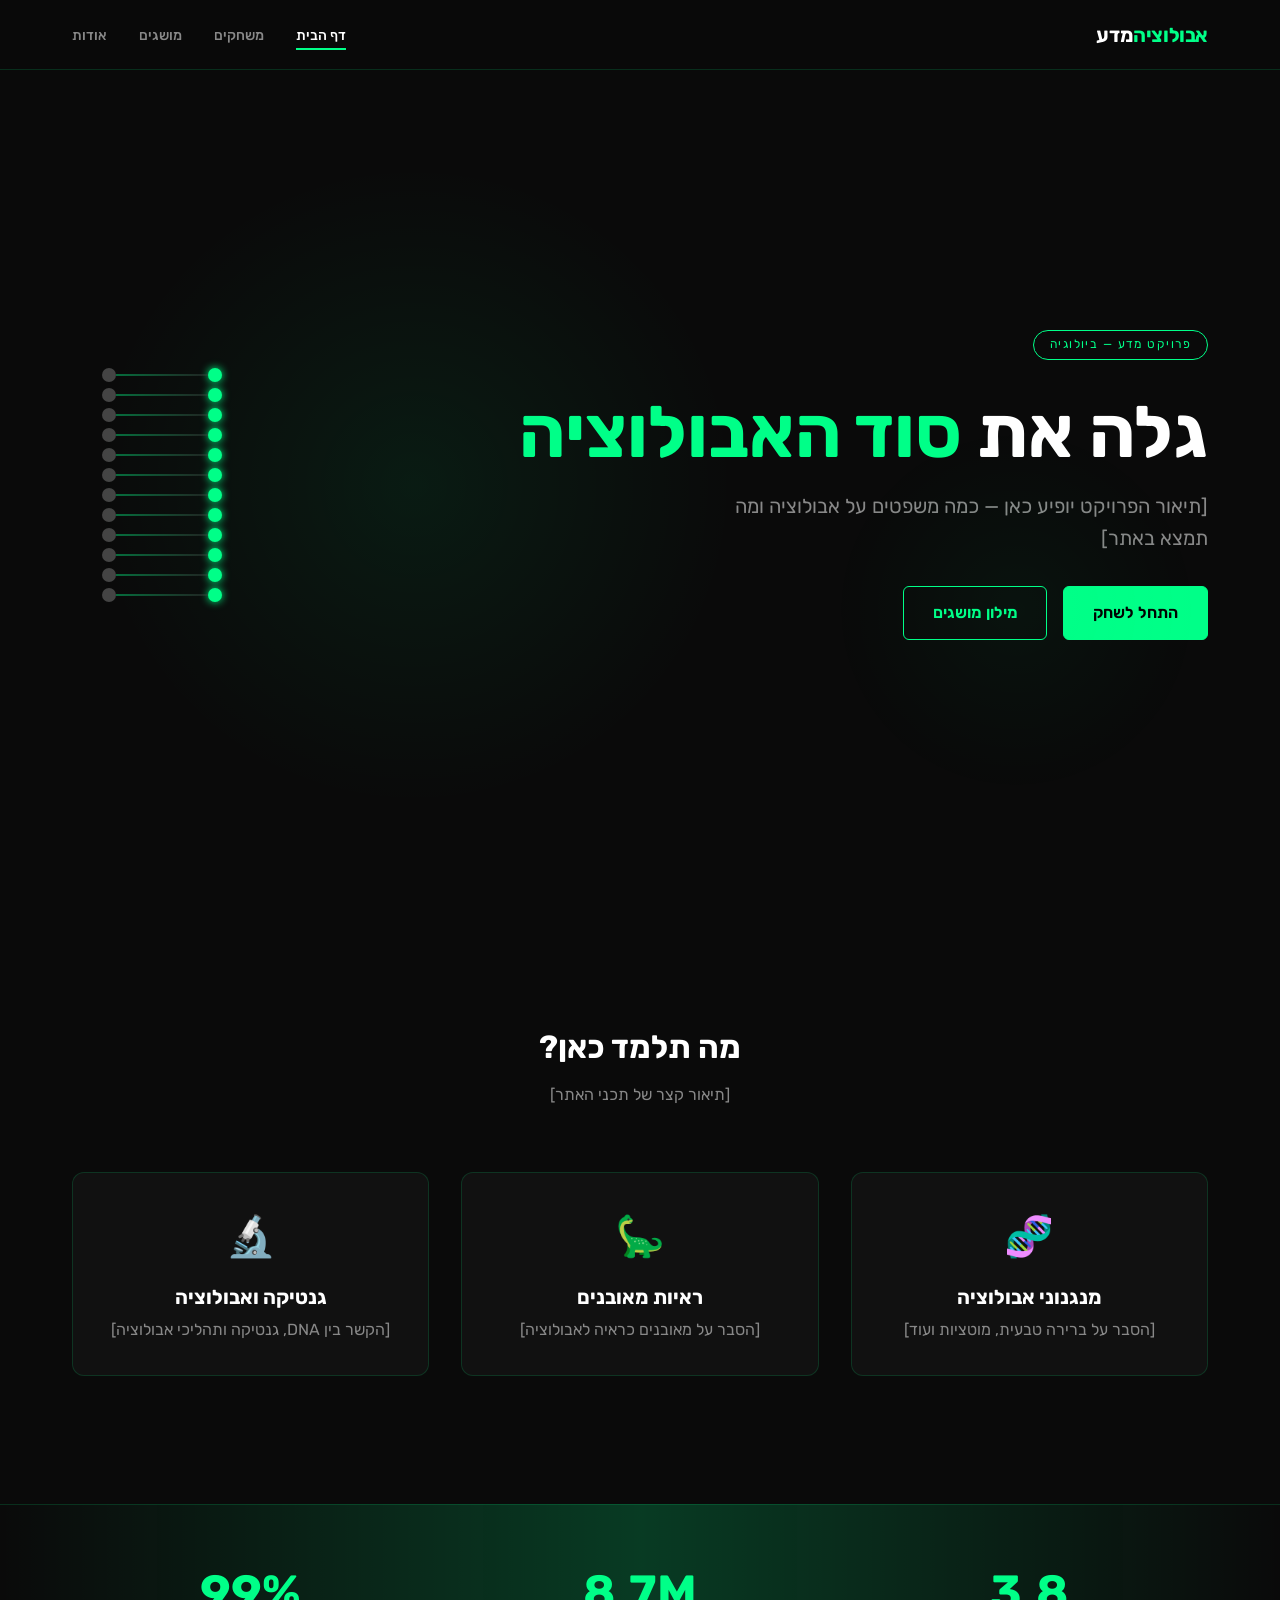
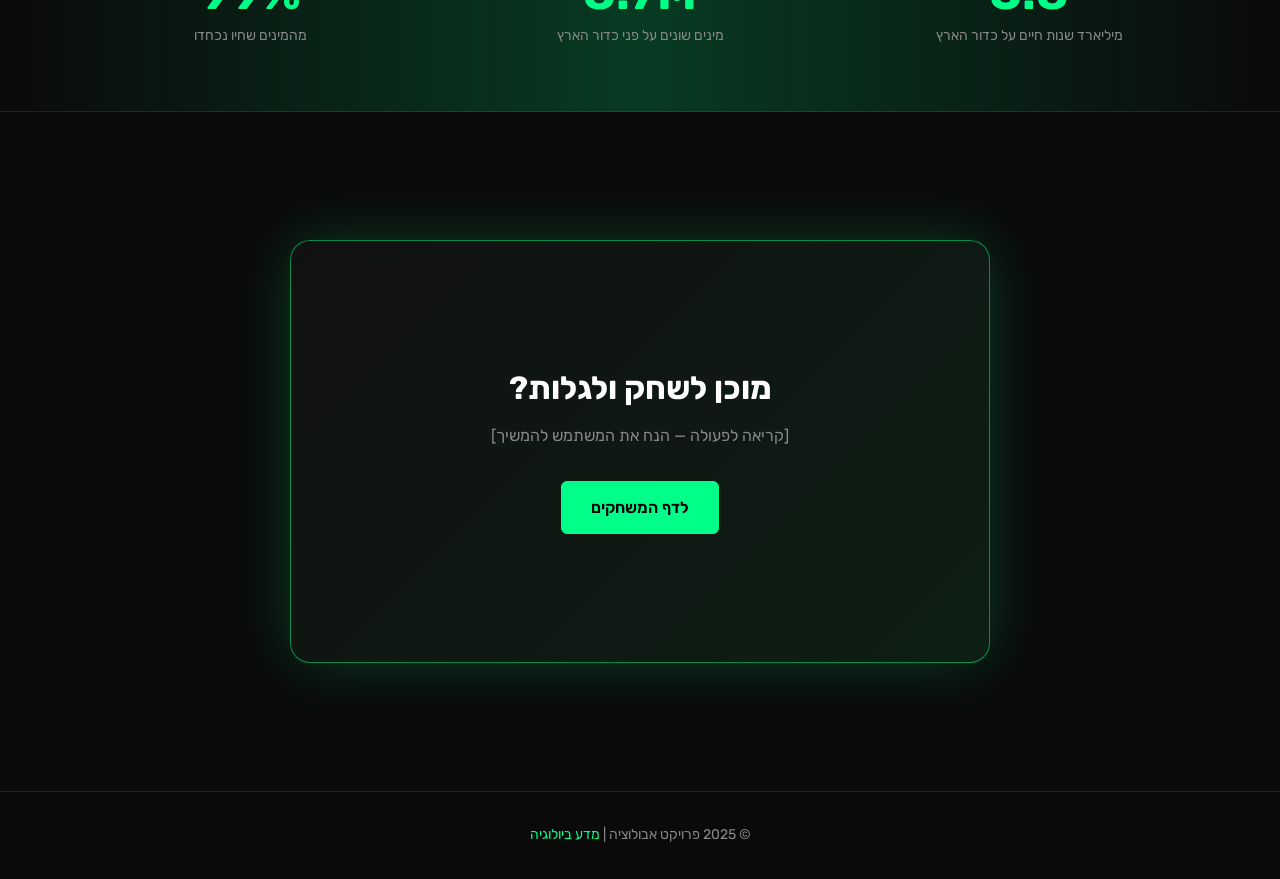
==== index.html @ 0a29270a "Initial commit" ====
<!DOCTYPE html>
<html dir="rtl" lang="he">
<head>
  <meta charset="UTF-8">
  <meta name="viewport" content="width=device-width, initial-scale=1.0">
  <title>אבולוציה — לימוד מדע</title>
  <link rel="icon" type="image/svg+xml" href="assets/favicon.svg">
  <link rel="preconnect" href="https://fonts.googleapis.com">
  <link rel="preconnect" href="https://fonts.gstatic.com" crossorigin>
  <link href="https://fonts.googleapis.com/css2?family=Rubik:wght@300;400;500;700&display=swap" rel="stylesheet">
  <link rel="stylesheet" href="css/style.css">
</head>
<body>

  <!-- ===== NAVBAR ===== -->
  <nav class="navbar" id="navbar">
    <div class="container nav-inner flex-between">
      <a href="index.html" class="nav-logo">אבולוציה<span>מדע</span></a>
      <ul class="nav-links" id="navLinks">
        <li><a href="index.html">דף הבית</a></li>
        <li><a href="pages/games.html">משחקים</a></li>
        <li><a href="pages/glossary.html">מושגים</a></li>
        <li><a href="pages/about.html">אודות</a></li>
      </ul>
      <button class="nav-toggle" id="navToggle" aria-label="פתח תפריט" aria-expanded="false">
        <span></span><span></span><span></span>
      </button>
    </div>
  </nav>

  <!-- ===== HERO ===== -->
  <section class="hero">
    <div class="container">
      <div class="hero__content">
        <span class="hero__tag animate-fade-in-up">פרויקט מדע — ביולוגיה</span>
        <h1 class="hero__title animate-fade-in-up delay-1">
          גלה את <span class="text-accent">סוד האבולוציה</span>
        </h1>
        <p class="hero__subtitle text-muted animate-fade-in-up delay-2">
          [תיאור הפרויקט יופיע כאן — כמה משפטים על אבולוציה ומה תמצא באתר]
        </p>
        <div class="hero__actions animate-fade-in-up delay-3">
          <a href="pages/games.html" class="btn btn-primary">התחל לשחק</a>
          <a href="pages/glossary.html" class="btn btn-outline">מילון מושגים</a>
        </div>
      </div>

      <div class="hero__graphic animate-float">
        <div class="dna-helix">
          <div class="dna-rung"><span class="dna-dot left"></span><span class="dna-line"></span><span class="dna-dot right"></span></div>
          <div class="dna-rung"><span class="dna-dot left"></span><span class="dna-line"></span><span class="dna-dot right"></span></div>
          <div class="dna-rung"><span class="dna-dot left"></span><span class="dna-line"></span><span class="dna-dot right"></span></div>
          <div class="dna-rung"><span class="dna-dot left"></span><span class="dna-line"></span><span class="dna-dot right"></span></div>
          <div class="dna-rung"><span class="dna-dot left"></span><span class="dna-line"></span><span class="dna-dot right"></span></div>
          <div class="dna-rung"><span class="dna-dot left"></span><span class="dna-line"></span><span class="dna-dot right"></span></div>
          <div class="dna-rung"><span class="dna-dot left"></span><span class="dna-line"></span><span class="dna-dot right"></span></div>
          <div class="dna-rung"><span class="dna-dot left"></span><span class="dna-line"></span><span class="dna-dot right"></span></div>
          <div class="dna-rung"><span class="dna-dot left"></span><span class="dna-line"></span><span class="dna-dot right"></span></div>
          <div class="dna-rung"><span class="dna-dot left"></span><span class="dna-line"></span><span class="dna-dot right"></span></div>
          <div class="dna-rung"><span class="dna-dot left"></span><span class="dna-line"></span><span class="dna-dot right"></span></div>
          <div class="dna-rung"><span class="dna-dot left"></span><span class="dna-line"></span><span class="dna-dot right"></span></div>
        </div>
      </div>
    </div>
  </section>

  <!-- ===== FEATURES ===== -->
  <section class="section features">
    <div class="container">
      <h2 class="section-title text-center reveal">מה תלמד כאן?</h2>
      <p class="section-subtitle text-muted text-center reveal delay-1">[תיאור קצר של תכני האתר]</p>
      <div class="grid-3">
        <div class="card feature-card reveal delay-1">
          <span class="feature-card__icon">🧬</span>
          <h3>מנגנוני אבולוציה</h3>
          <p class="text-muted">[הסבר על ברירה טבעית, מוטציות ועוד]</p>
        </div>
        <div class="card feature-card reveal delay-2">
          <span class="feature-card__icon">🦕</span>
          <h3>ראיות מאובנים</h3>
          <p class="text-muted">[הסבר על מאובנים כראיה לאבולוציה]</p>
        </div>
        <div class="card feature-card reveal delay-3">
          <span class="feature-card__icon">🔬</span>
          <h3>גנטיקה ואבולוציה</h3>
          <p class="text-muted">[הקשר בין DNA, גנטיקה ותהליכי אבולוציה]</p>
        </div>
      </div>
    </div>
  </section>

  <!-- ===== STATS BANNER ===== -->
  <section class="section stats-banner">
    <div class="container">
      <div class="grid-3 stats-grid reveal">
        <div class="stat-item">
          <span class="stat-number text-accent">3.8</span>
          <span class="stat-label text-muted">מיליארד שנות חיים על כדור הארץ</span>
        </div>
        <div class="stat-item">
          <span class="stat-number text-accent">8.7M</span>
          <span class="stat-label text-muted">מינים שונים על פני כדור הארץ</span>
        </div>
        <div class="stat-item">
          <span class="stat-number text-accent">99%</span>
          <span class="stat-label text-muted">מהמינים שחיו נכחדו</span>
        </div>
      </div>
    </div>
  </section>

  <!-- ===== CTA ===== -->
  <section class="section cta-section">
    <div class="container">
      <div class="cta-card reveal">
        <h2>מוכן לשחק ולגלות?</h2>
        <p class="text-muted">[קריאה לפעולה — הנח את המשתמש להמשיך]</p>
        <a href="pages/games.html" class="btn btn-primary">לדף המשחקים</a>
      </div>
    </div>
  </section>

  <!-- ===== FOOTER ===== -->
  <footer class="footer">
    <div class="container">
      <p>© 2025 פרויקט אבולוציה | <span class="accent">מדע ביולוגיה</span></p>
    </div>
  </footer>

  <script src="js/main.js"></script>
</body>
</html>
---- css/style.css ----
/* ===== GOOGLE FONTS ===== */
@import url('https://fonts.googleapis.com/css2?family=Rubik:wght@300;400;500;700&display=swap');

/* ===== CSS VARIABLES ===== */
:root {
  --bg:             #0a0a0a;
  --bg-card:        #111111;
  --bg-card-hover:  #181818;
  --accent:         #00ff88;
  --accent-dim:     #00cc6a;
  --accent-glow:    rgba(0, 255, 136, 0.2);
  --text:           #ffffff;
  --text-muted:     #888888;
  --border:         rgba(0, 255, 136, 0.15);
  --border-hover:   rgba(0, 255, 136, 0.5);

  --font:   'Rubik', sans-serif;
  --fs-xs:  0.75rem;
  --fs-sm:  0.875rem;
  --fs-base:1rem;
  --fs-lg:  1.25rem;
  --fs-xl:  1.5rem;
  --fs-2xl: 2rem;
  --fs-3xl: 3rem;
  --fs-hero:clamp(2.4rem, 6vw, 4.5rem);

  --space-xs:  0.25rem;
  --space-sm:  0.5rem;
  --space-md:  1rem;
  --space-lg:  2rem;
  --space-xl:  4rem;
  --space-2xl: 8rem;

  --max-width:  1200px;
  --nav-height: 70px;
  --radius-sm:  6px;
  --radius-md:  12px;
  --radius-lg:  20px;

  --ease:  cubic-bezier(0.4, 0, 0.2, 1);
  --t-fast:150ms;
  --t-med: 300ms;
  --t-slow:600ms;
}

/* ===== RESET ===== */
*, *::before, *::after {
  box-sizing: border-box;
  margin: 0;
  padding: 0;
}

html {
  scroll-behavior: smooth;
  font-size: 16px;
}

body {
  background: var(--bg);
  color: var(--text);
  font-family: var(--font);
  direction: rtl;
  line-height: 1.6;
  min-height: 100vh;
  overflow-x: hidden;
}

img, svg { max-width: 100%; display: block; }
a { color: inherit; text-decoration: none; }
button { cursor: pointer; background: none; border: none; font-family: inherit; }
ul { list-style: none; }

/* ===== TYPOGRAPHY ===== */
h1, h2, h3, h4 { line-height: 1.2; font-weight: 700; }
.text-accent  { color: var(--accent); }
.text-muted   { color: var(--text-muted); }
.text-center  { text-align: center; }

/* ===== LAYOUT ===== */
.container {
  max-width: var(--max-width);
  margin-inline: auto;
  padding-inline: var(--space-lg);
}
.section        { padding-block: var(--space-2xl); }
.flex-center    { display: flex; align-items: center; justify-content: center; }
.flex-between   { display: flex; align-items: center; justify-content: space-between; }
.grid-2         { display: grid; grid-template-columns: repeat(auto-fit, minmax(280px, 1fr)); gap: var(--space-lg); }
.grid-3         { display: grid; grid-template-columns: repeat(auto-fit, minmax(220px, 1fr)); gap: var(--space-lg); }

/* ===== CARD ===== */
.card {
  background: var(--bg-card);
  border: 1px solid var(--border);
  border-radius: var(--radius-md);
  padding: var(--space-lg);
  transition:
    transform var(--t-med) var(--ease),
    border-color var(--t-med) var(--ease),
    box-shadow var(--t-med) var(--ease);
}
.card:hover {
  transform: translateY(-4px);
  border-color: var(--border-hover);
  box-shadow: 0 8px 32px var(--accent-glow);
}

/* ===== BUTTONS ===== */
.btn {
  display: inline-flex;
  align-items: center;
  justify-content: center;
  gap: var(--space-sm);
  padding: 0.8rem 1.8rem;
  border-radius: var(--radius-sm);
  font-weight: 600;
  font-family: var(--font);
  font-size: var(--fs-base);
  transition: all var(--t-med) var(--ease);
  cursor: pointer;
}
.btn-primary {
  background: var(--accent);
  color: #000;
  border: 1px solid var(--accent);
}
.btn-primary:hover {
  background: var(--accent-dim);
  box-shadow: 0 0 24px var(--accent-glow);
  transform: translateY(-2px);
}
.btn-outline {
  background: transparent;
  color: var(--accent);
  border: 1px solid var(--accent);
}
.btn-outline:hover {
  background: var(--accent-glow);
  box-shadow: 0 0 16px var(--accent-glow);
  transform: translateY(-2px);
}

/* ===== SECTION TITLES ===== */
.section-title    { font-size: var(--fs-2xl); margin-bottom: var(--space-md); }
.section-subtitle { font-size: var(--fs-base); margin-bottom: var(--space-xl); }

/* ===== PAGE HERO (sub-pages) ===== */
.page-hero {
  padding-block: var(--space-2xl);
  padding-top: calc(var(--nav-height) + var(--space-2xl));
  text-align: center;
}
.page-hero__tag {
  display: inline-block;
  border: 1px solid var(--accent);
  color: var(--accent);
  padding: var(--space-xs) var(--space-md);
  border-radius: 999px;
  font-size: var(--fs-xs);
  letter-spacing: 0.12em;
  text-transform: uppercase;
  margin-bottom: var(--space-md);
}
.page-hero__title {
  font-size: var(--fs-hero);
  margin-bottom: var(--space-md);
}
.page-hero__subtitle {
  font-size: var(--fs-lg);
  max-width: 600px;
  margin-inline: auto;
}

/* ===== NAVBAR ===== */
.navbar {
  position: fixed;
  top: 0;
  inset-inline: 0;
  height: var(--nav-height);
  background: rgba(10, 10, 10, 0.92);
  backdrop-filter: blur(12px);
  -webkit-backdrop-filter: blur(12px);
  border-bottom: 1px solid var(--border);
  z-index: 1000;
  transition: border-color var(--t-med) var(--ease), box-shadow var(--t-med) var(--ease);
}
.navbar.scrolled {
  border-bottom-color: var(--border-hover);
  box-shadow: 0 4px 24px rgba(0, 0, 0, 0.5);
}
.nav-inner { height: 100%; }

.nav-logo {
  font-size: var(--fs-lg);
  font-weight: 700;
  color: var(--accent);
  letter-spacing: -0.02em;
}
.nav-logo span { color: var(--text); }

.nav-links {
  display: flex;
  gap: var(--space-lg);
}
.nav-links a {
  color: var(--text-muted);
  font-weight: 500;
  font-size: var(--fs-sm);
  padding-block: var(--space-xs);
  position: relative;
  transition: color var(--t-fast) var(--ease);
}
.nav-links a::after {
  content: '';
  position: absolute;
  bottom: -2px;
  inset-inline: 0;
  height: 2px;
  background: var(--accent);
  transform: scaleX(0);
  transform-origin: center;
  transition: transform var(--t-med) var(--ease);
}
.nav-links a:hover,
.nav-links a.active { color: var(--text); }
.nav-links a:hover::after,
.nav-links a.active::after { transform: scaleX(1); }

.nav-toggle {
  display: none;
  flex-direction: column;
  gap: 5px;
  padding: var(--space-sm);
  background: transparent;
  border: none;
  cursor: pointer;
}
.nav-toggle span {
  display: block;
  width: 24px;
  height: 2px;
  background: var(--text);
  border-radius: 2px;
  transition: transform var(--t-med) var(--ease), opacity var(--t-med) var(--ease);
}
.nav-toggle.open span:nth-child(1) { transform: translateY(7px) rotate(45deg); }
.nav-toggle.open span:nth-child(2) { opacity: 0; }
.nav-toggle.open span:nth-child(3) { transform: translateY(-7px) rotate(-45deg); }

/* ===== FOOTER ===== */
.footer {
  border-top: 1px solid var(--border);
  padding-block: var(--space-lg);
  text-align: center;
  color: var(--text-muted);
  font-size: var(--fs-sm);
}
.footer .accent { color: var(--accent); }

/* ===== ANIMATIONS ===== */
@keyframes fadeInUp {
  from { opacity: 0; transform: translateY(28px); }
  to   { opacity: 1; transform: translateY(0); }
}
@keyframes floatY {
  0%, 100% { transform: translateY(0); }
  50%       { transform: translateY(-14px); }
}
@keyframes pulseGlow {
  0%, 100% { box-shadow: 0 0 8px var(--accent-glow); }
  50%       { box-shadow: 0 0 28px rgba(0, 255, 136, 0.5); }
}
@keyframes dnaStrandPulse {
  0%, 100% { opacity: 0.3; }
  50%       { opacity: 1; }
}
@keyframes scanLine {
  from { transform: translateY(-100%); }
  to   { transform: translateY(100%); }
}

.animate-fade-in-up { animation: fadeInUp 0.65s var(--ease) both; }
.animate-float      { animation: floatY 3.5s ease-in-out infinite; }
.animate-glow       { animation: pulseGlow 2.5s ease-in-out infinite; }

.delay-1 { animation-delay: 0.1s; }
.delay-2 { animation-delay: 0.2s; }
.delay-3 { animation-delay: 0.3s; }
.delay-4 { animation-delay: 0.4s; }
.delay-5 { animation-delay: 0.5s; }

/* Scroll reveal */
.reveal {
  opacity: 0;
  transform: translateY(30px);
  transition: opacity 0.6s var(--ease), transform 0.6s var(--ease);
}
.reveal.delay-1 { transition-delay: 0.1s; }
.reveal.delay-2 { transition-delay: 0.2s; }
.reveal.delay-3 { transition-delay: 0.3s; }
.reveal.revealed {
  opacity: 1;
  transform: translateY(0);
}

/* ===== HOME — HERO ===== */
.hero {
  min-height: 100vh;
  display: flex;
  align-items: center;
  padding-top: var(--nav-height);
  position: relative;
  overflow: hidden;
}
.hero::before {
  content: '';
  position: absolute;
  top: 15%;
  inset-inline-end: 5%;
  width: 700px;
  height: 700px;
  background: radial-gradient(circle, rgba(0, 255, 136, 0.07) 0%, transparent 65%);
  pointer-events: none;
}
.hero::after {
  content: '';
  position: absolute;
  bottom: 10%;
  inset-inline-start: 5%;
  width: 400px;
  height: 400px;
  background: radial-gradient(circle, rgba(0, 255, 136, 0.04) 0%, transparent 65%);
  pointer-events: none;
}
.hero .container {
  display: flex;
  align-items: center;
  justify-content: space-between;
  gap: var(--space-xl);
  flex-wrap: wrap;
  width: 100%;
}
.hero__content   { flex: 1; min-width: 300px; }
.hero__graphic   { flex: 0 0 auto; width: 180px; display: flex; justify-content: center; }
.hero__tag {
  display: inline-block;
  border: 1px solid var(--accent);
  color: var(--accent);
  padding: var(--space-xs) var(--space-md);
  border-radius: 999px;
  font-size: var(--fs-xs);
  letter-spacing: 0.12em;
  text-transform: uppercase;
  margin-bottom: var(--space-md);
}
.hero__title {
  font-size: var(--fs-hero);
  margin-block: var(--space-md);
  line-height: 1.15;
}
.hero__subtitle {
  font-size: var(--fs-lg);
  max-width: 520px;
  margin-bottom: var(--space-lg);
}
.hero__actions {
  display: flex;
  gap: var(--space-md);
  flex-wrap: wrap;
}

/* ===== DNA HELIX ===== */
.dna-helix {
  display: flex;
  flex-direction: column;
  gap: 6px;
  align-items: center;
}
.dna-rung {
  display: flex;
  align-items: center;
  width: 120px;
}
.dna-dot {
  width: 14px;
  height: 14px;
  border-radius: 50%;
  flex-shrink: 0;
  animation: floatY 2s ease-in-out infinite;
}
.dna-dot.left  { background: var(--accent); box-shadow: 0 0 8px var(--accent); }
.dna-dot.right { background: #444; }
.dna-line {
  flex: 1;
  height: 2px;
  background: linear-gradient(to left, #444, var(--accent));
  opacity: 0.4;
  animation: dnaStrandPulse 2s ease-in-out infinite;
}

/* ===== HOME — FEATURES ===== */
.features { background: var(--bg); }
.feature-card { text-align: center; }
.feature-card__icon {
  font-size: 2.5rem;
  margin-bottom: var(--space-md);
  display: block;
}
.feature-card h3 { font-size: var(--fs-lg); margin-bottom: var(--space-sm); }

/* ===== HOME — STATS BANNER ===== */
.stats-banner {
  border-block: 1px solid var(--border);
  background: linear-gradient(to left, transparent, var(--accent-glow), transparent);
  padding-block: var(--space-xl);
}
.stats-grid { text-align: center; }
.stat-item  { display: flex; flex-direction: column; gap: var(--space-sm); }
.stat-number { font-size: var(--fs-3xl); font-weight: 700; line-height: 1; }
.stat-label  { font-size: var(--fs-sm); }

/* ===== HOME — CTA ===== */
.cta-section .container { display: flex; justify-content: center; }
.cta-card {
  background: linear-gradient(135deg, var(--bg-card), #0d1f14);
  border: 1px solid var(--border-hover);
  border-radius: var(--radius-lg);
  padding: var(--space-2xl);
  text-align: center;
  box-shadow: 0 0 60px var(--accent-glow);
  max-width: 700px;
  width: 100%;
}
.cta-card h2 { font-size: var(--fs-2xl); margin-bottom: var(--space-md); }
.cta-card p  { margin-bottom: var(--space-lg); }

/* ===== GLOSSARY ===== */
.search-wrapper {
  position: relative;
  max-width: 520px;
  margin-inline: auto;
  margin-top: var(--space-lg);
}
.search-input {
  width: 100%;
  padding: 1rem 3.5rem 1rem 1.5rem;
  background: var(--bg-card);
  border: 1px solid var(--border);
  border-radius: var(--radius-lg);
  color: var(--text);
  font-family: var(--font);
  font-size: var(--fs-base);
  outline: none;
  transition: border-color var(--t-med) var(--ease), box-shadow var(--t-med) var(--ease);
  text-align: right;
}
.search-input:focus {
  border-color: var(--accent);
  box-shadow: 0 0 0 3px var(--accent-glow);
}
.search-input::placeholder { color: var(--text-muted); }
.search-icon {
  position: absolute;
  inset-inline-end: 1.2rem;
  top: 50%;
  transform: translateY(-50%);
  pointer-events: none;
  font-size: 1.1rem;
}

.filter-chips {
  display: flex;
  gap: var(--space-sm);
  flex-wrap: wrap;
  margin-bottom: var(--space-xl);
}
.chip {
  padding: var(--space-xs) var(--space-md);
  border: 1px solid var(--border);
  border-radius: 999px;
  color: var(--text-muted);
  font-size: var(--fs-sm);
  font-family: var(--font);
  transition: all var(--t-fast) var(--ease);
  cursor: pointer;
  background: transparent;
}
.chip:hover,
.chip.active {
  border-color: var(--accent);
  color: var(--accent);
  background: var(--accent-glow);
}

.glossary-grid {
  display: grid;
  grid-template-columns: repeat(auto-fill, minmax(260px, 1fr));
  gap: var(--space-lg);
}
.glossary-term { display: flex; flex-direction: column; }
.term-header {
  display: flex;
  justify-content: space-between;
  align-items: flex-start;
  margin-bottom: var(--space-sm);
  gap: var(--space-sm);
}
.term-word { font-size: var(--fs-xl); font-weight: 700; }
.term-category-badge {
  font-size: var(--fs-xs);
  padding: 2px 10px;
  background: var(--accent-glow);
  border: 1px solid var(--border-hover);
  border-radius: 999px;
  color: var(--accent);
  white-space: nowrap;
  flex-shrink: 0;
}
.term-definition { line-height: 1.7; flex: 1; }
.term-footer {
  margin-top: var(--space-md);
  padding-top: var(--space-sm);
  border-top: 1px solid var(--border);
}
.term-origin { font-size: var(--fs-xs); color: var(--text-muted); }

.empty-state { text-align: center; padding: var(--space-2xl); font-size: var(--fs-lg); }

/* ===== ABOUT ===== */
.about-layout {
  display: grid;
  grid-template-columns: 1fr 1fr;
  gap: var(--space-xl);
  align-items: start;
}
.about-text h2 {
  margin-block: var(--space-lg) var(--space-md);
  font-size: var(--fs-xl);
  color: var(--accent);
}
.about-text h2:first-child { margin-top: 0; }
.about-text p { color: var(--text-muted); line-height: 1.8; }

.about-highlights { display: flex; flex-direction: column; gap: var(--space-md); }
.highlight-card { text-align: center; }
.highlight-number {
  display: block;
  font-size: var(--fs-3xl);
  font-weight: 700;
  line-height: 1;
  margin-bottom: var(--space-xs);
}

.team-grid { margin-top: var(--space-xl); }
.team-card { text-align: center; }
.team-avatar { display: flex; justify-content: center; margin-bottom: var(--space-md); }
.avatar-circle {
  width: 72px;
  height: 72px;
  background: linear-gradient(135deg, var(--accent), var(--accent-dim));
  border-radius: 50%;
  display: flex;
  align-items: center;
  justify-content: center;
  color: #000;
  font-weight: 700;
  font-size: var(--fs-lg);
}
.team-name { font-size: var(--fs-lg); margin-bottom: var(--space-xs); }
.team-role { font-size: var(--fs-sm); }

.sources-list {
  display: flex;
  flex-direction: column;
  gap: var(--space-sm);
  margin-top: var(--space-lg);
}
.source-item {
  padding: var(--space-md);
  background: var(--bg-card);
  border: 1px solid var(--border);
  border-inline-start: 3px solid var(--accent);
  border-radius: var(--radius-sm);
  color: var(--text-muted);
  font-size: var(--fs-sm);
  line-height: 1.6;
}

/* ===== RESPONSIVE ===== */
@media (max-width: 768px) {
  .nav-toggle { display: flex; }
  .nav-links {
    position: fixed;
    top: var(--nav-height);
    inset-inline: 0;
    flex-direction: column;
    background: rgba(10, 10, 10, 0.98);
    padding: var(--space-lg);
    gap: var(--space-md);
    transform: translateY(-110%);
    transition: transform var(--t-med) var(--ease);
    border-bottom: 1px solid var(--border);
    z-index: 999;
  }
  .nav-links.open { transform: translateY(0); }
  .nav-links a { font-size: var(--fs-base); }

  .hero .container { flex-direction: column; text-align: center; }
  .hero__graphic   { display: none; }
  .hero__actions   { justify-content: center; }
  .hero__subtitle  { margin-inline: auto; }

  .stats-grid { grid-template-columns: 1fr; gap: var(--space-xl); }
  .filter-chips { justify-content: center; }
  .about-layout { grid-template-columns: 1fr; }
}

@media (max-width: 480px) {
  :root {
    --space-lg: 1rem;
    --space-xl: 2rem;
    --space-2xl: 4rem;
  }
  .btn { width: 100%; justify-content: center; }
  .hero__actions { flex-direction: column; }
  .cta-card { padding: var(--space-xl) var(--space-md); }
}
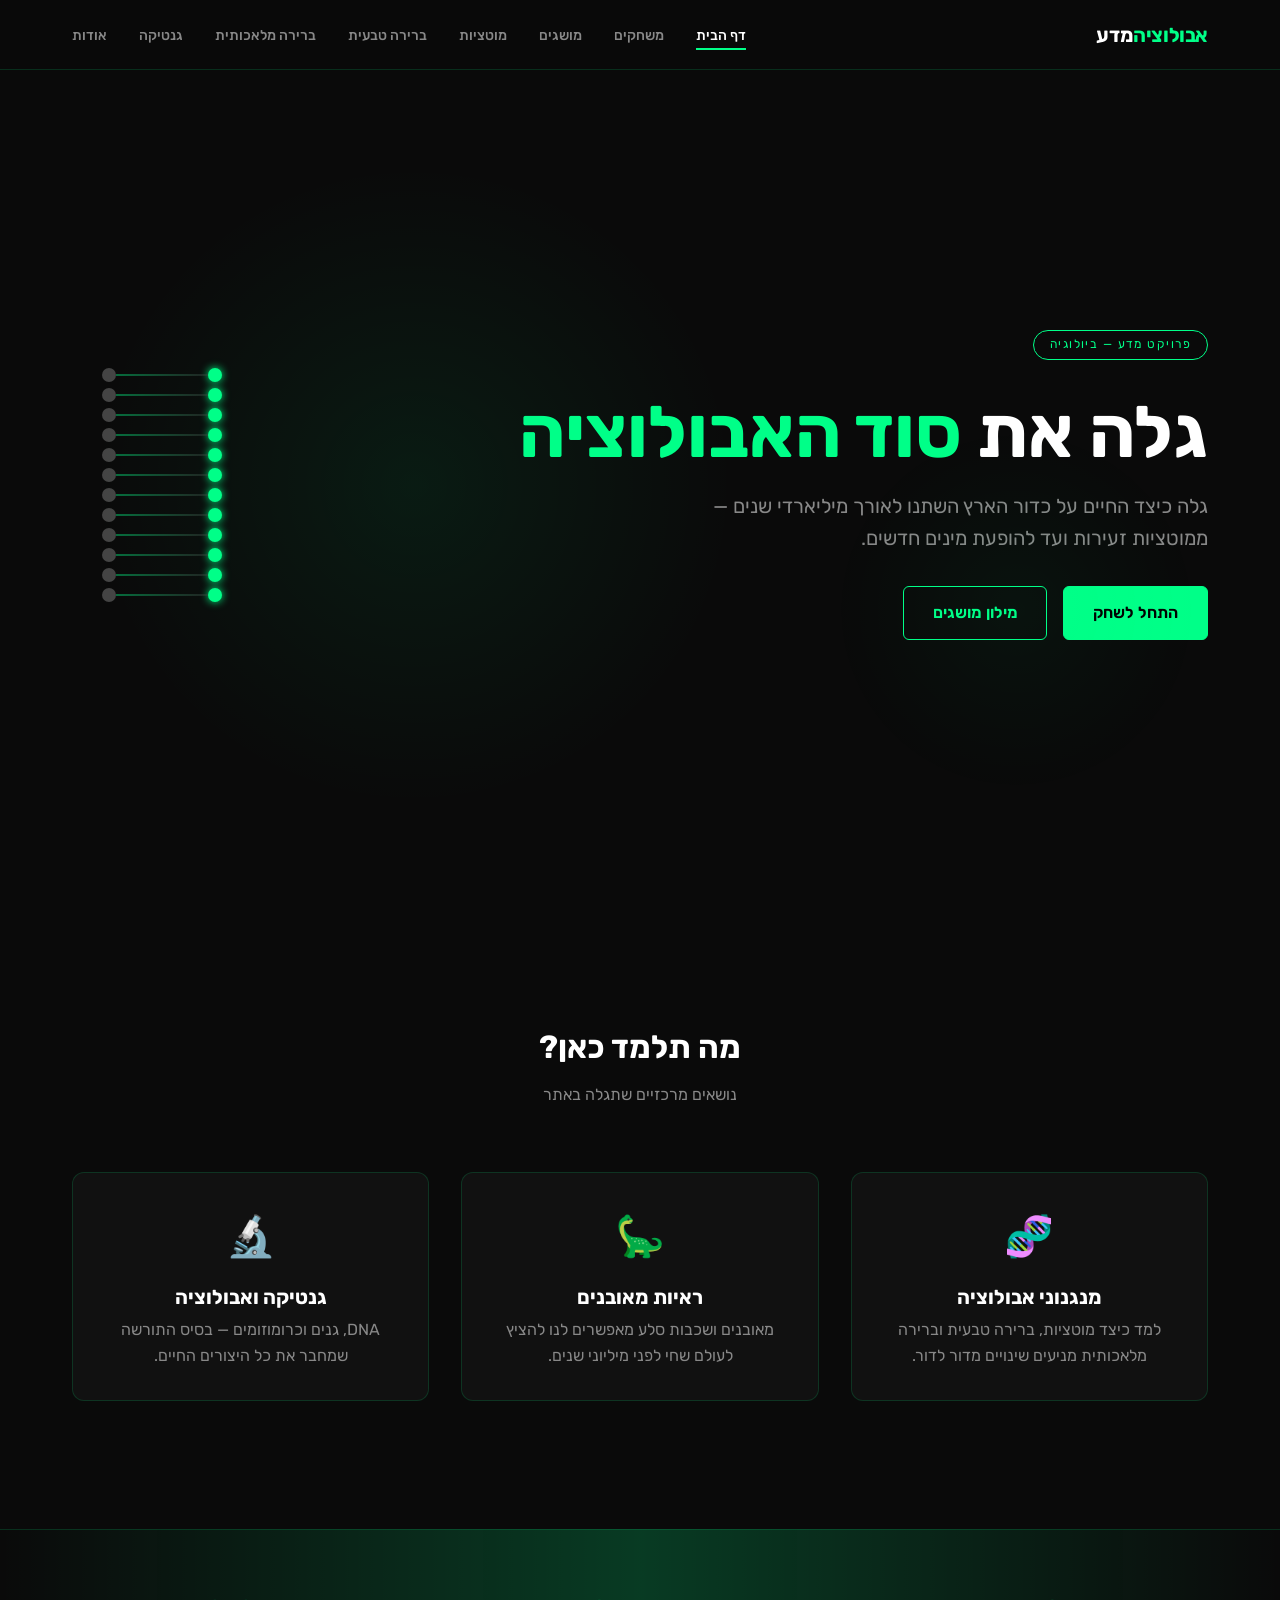
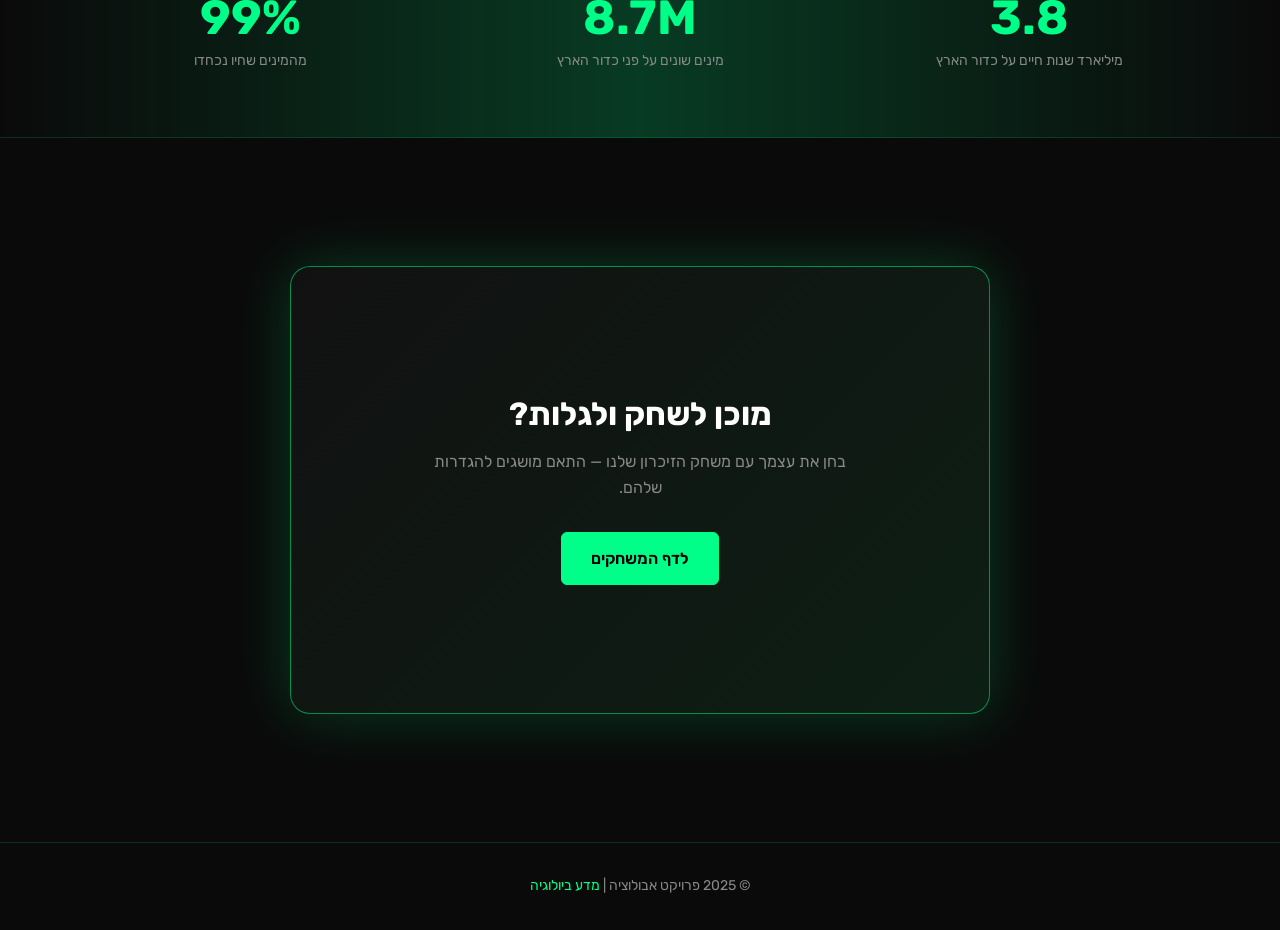
==== commit 655b3317: "Add content pages, fill all placeholders, and update team info - Add 4 new topic pages: mutations, n" ====
--- a/index.html
+++ b/index.html
@@ -20,6 +20,10 @@
         <li><a href="index.html">דף הבית</a></li>
         <li><a href="pages/games.html">משחקים</a></li>
         <li><a href="pages/glossary.html">מושגים</a></li>
+        <li><a href="pages/mutations.html">מוטציות</a></li>
+        <li><a href="pages/natural-selection.html">ברירה טבעית</a></li>
+        <li><a href="pages/artificial-selection.html">ברירה מלאכותית</a></li>
+        <li><a href="pages/genetics-heredity.html">גנטיקה</a></li>
         <li><a href="pages/about.html">אודות</a></li>
       </ul>
       <button class="nav-toggle" id="navToggle" aria-label="פתח תפריט" aria-expanded="false">
@@ -37,7 +41,7 @@
           גלה את <span class="text-accent">סוד האבולוציה</span>
         </h1>
         <p class="hero__subtitle text-muted animate-fade-in-up delay-2">
-          [תיאור הפרויקט יופיע כאן — כמה משפטים על אבולוציה ומה תמצא באתר]
+          גלה כיצד החיים על כדור הארץ השתנו לאורך מיליארדי שנים — ממוטציות זעירות ועד להופעת מינים חדשים.
         </p>
         <div class="hero__actions animate-fade-in-up delay-3">
           <a href="pages/games.html" class="btn btn-primary">התחל לשחק</a>
@@ -68,22 +72,22 @@
   <section class="section features">
     <div class="container">
       <h2 class="section-title text-center reveal">מה תלמד כאן?</h2>
-      <p class="section-subtitle text-muted text-center reveal delay-1">[תיאור קצר של תכני האתר]</p>
+      <p class="section-subtitle text-muted text-center reveal delay-1">נושאים מרכזיים שתגלה באתר</p>
       <div class="grid-3">
         <div class="card feature-card reveal delay-1">
           <span class="feature-card__icon">🧬</span>
           <h3>מנגנוני אבולוציה</h3>
-          <p class="text-muted">[הסבר על ברירה טבעית, מוטציות ועוד]</p>
+          <p class="text-muted">למד כיצד מוטציות, ברירה טבעית וברירה מלאכותית מניעים שינויים מדור לדור.</p>
         </div>
         <div class="card feature-card reveal delay-2">
           <span class="feature-card__icon">🦕</span>
           <h3>ראיות מאובנים</h3>
-          <p class="text-muted">[הסבר על מאובנים כראיה לאבולוציה]</p>
+          <p class="text-muted">מאובנים ושכבות סלע מאפשרים לנו להציץ לעולם שחי לפני מיליוני שנים.</p>
         </div>
         <div class="card feature-card reveal delay-3">
           <span class="feature-card__icon">🔬</span>
           <h3>גנטיקה ואבולוציה</h3>
-          <p class="text-muted">[הקשר בין DNA, גנטיקה ותהליכי אבולוציה]</p>
+          <p class="text-muted">DNA, גנים וכרומוזומים — בסיס התורשה שמחבר את כל היצורים החיים.</p>
         </div>
       </div>
     </div>
@@ -114,7 +118,7 @@
     <div class="container">
       <div class="cta-card reveal">
         <h2>מוכן לשחק ולגלות?</h2>
-        <p class="text-muted">[קריאה לפעולה — הנח את המשתמש להמשיך]</p>
+        <p class="text-muted">בחן את עצמך עם משחק הזיכרון שלנו — התאם מושגים להגדרות שלהם.</p>
         <a href="pages/games.html" class="btn btn-primary">לדף המשחקים</a>
       </div>
     </div>
--- a/css/style.css
+++ b/css/style.css
@@ -568,6 +568,15 @@
 }
 .team-name { font-size: var(--fs-lg); margin-bottom: var(--space-xs); }
 .team-role { font-size: var(--fs-sm); }
+.team-photo {
+  width: 100px;
+  height: 100px;
+  border-radius: 50%;
+  object-fit: cover;
+  object-position: center top;
+  display: block;
+  border: 2px solid var(--border);
+}
 
 .sources-list {
   display: flex;
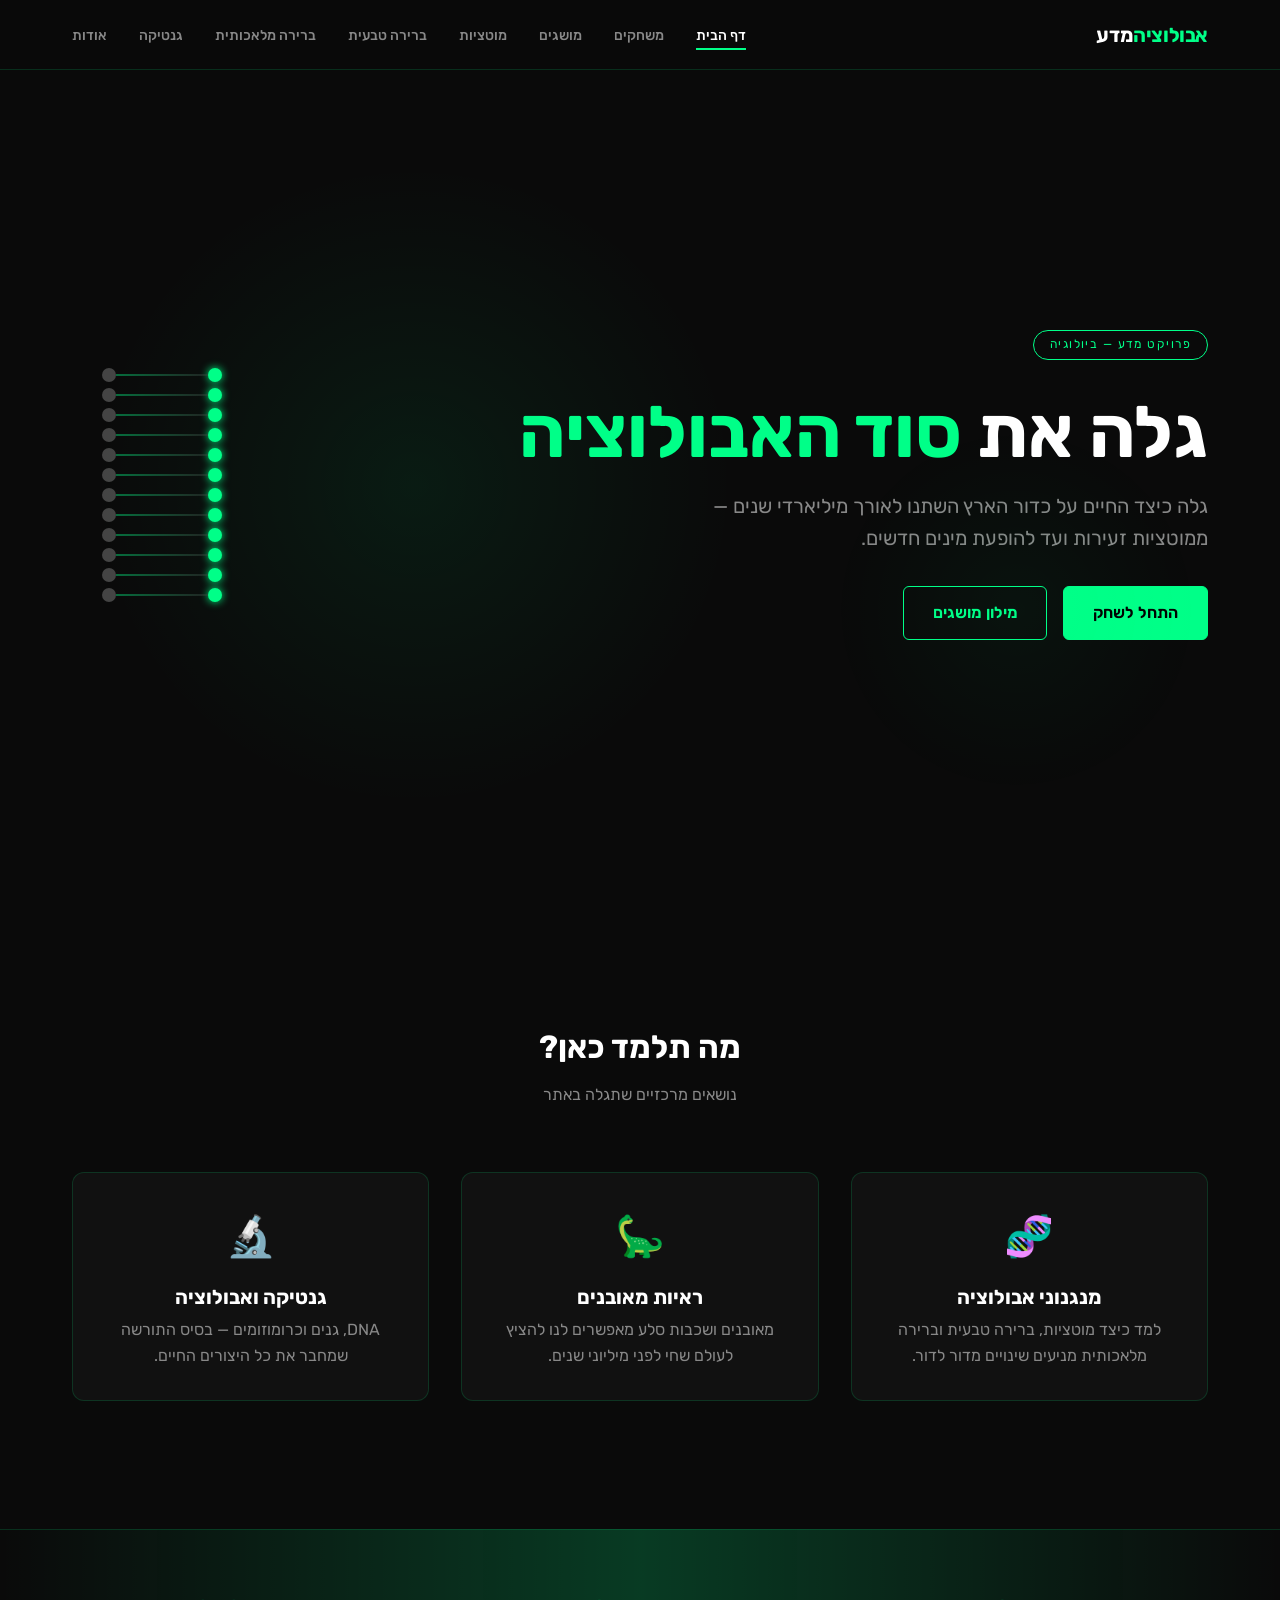
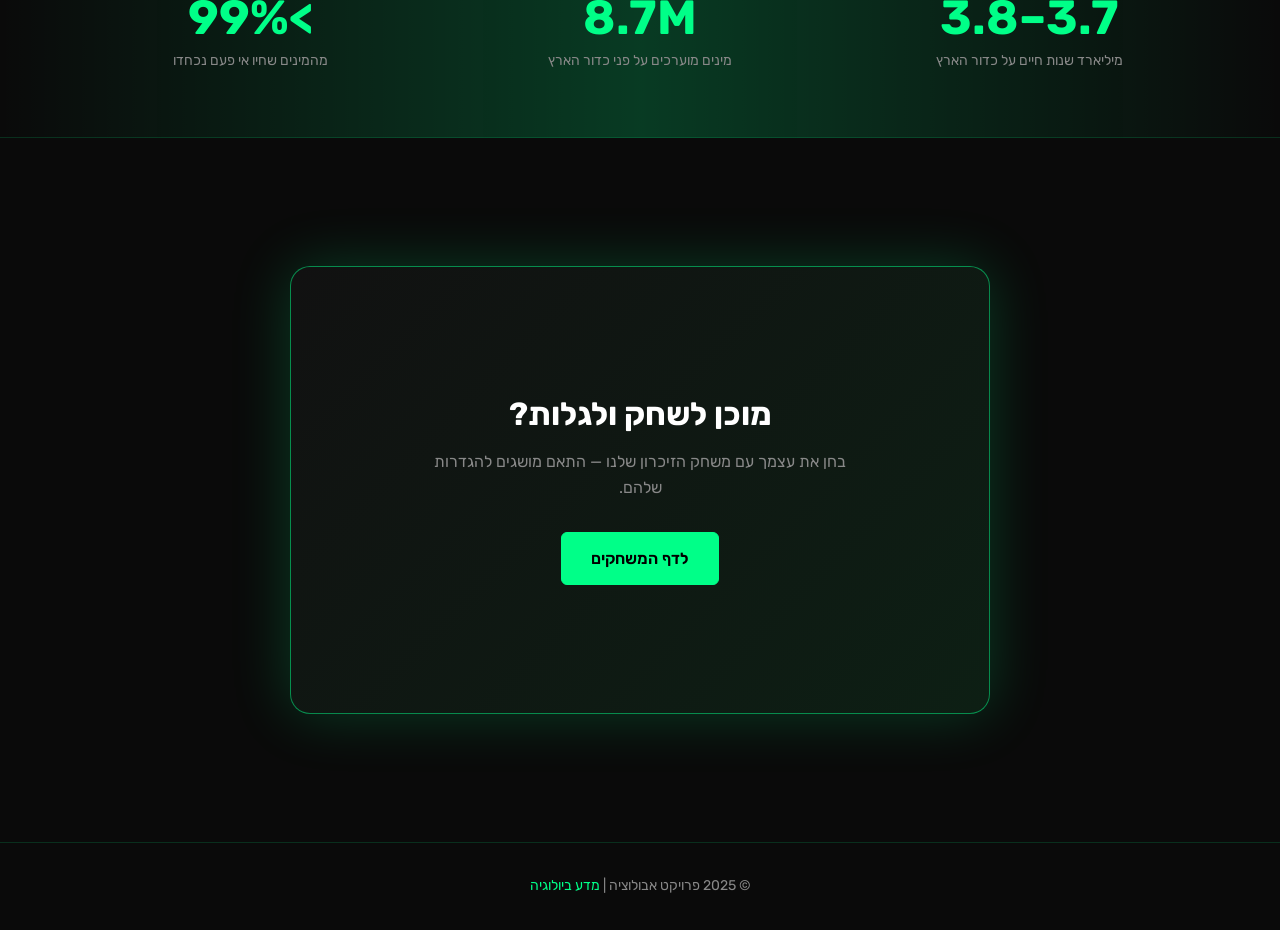
==== commit 17b598e8: "Fix scientific inaccuracies across content pages - natural-selection: replace "עיוור ואקראי" with "ט" ====
--- a/index.html
+++ b/index.html
@@ -98,16 +98,16 @@
     <div class="container">
       <div class="grid-3 stats-grid reveal">
         <div class="stat-item">
-          <span class="stat-number text-accent">3.8</span>
+          <span class="stat-number text-accent">3.7–3.8</span>
           <span class="stat-label text-muted">מיליארד שנות חיים על כדור הארץ</span>
         </div>
         <div class="stat-item">
           <span class="stat-number text-accent">8.7M</span>
-          <span class="stat-label text-muted">מינים שונים על פני כדור הארץ</span>
+          <span class="stat-label text-muted">מינים מוערכים על פני כדור הארץ</span>
         </div>
         <div class="stat-item">
-          <span class="stat-number text-accent">99%</span>
-          <span class="stat-label text-muted">מהמינים שחיו נכחדו</span>
+          <span class="stat-number text-accent">&gt;99%</span>
+          <span class="stat-label text-muted">מהמינים שחיו אי פעם נכחדו</span>
         </div>
       </div>
     </div>
